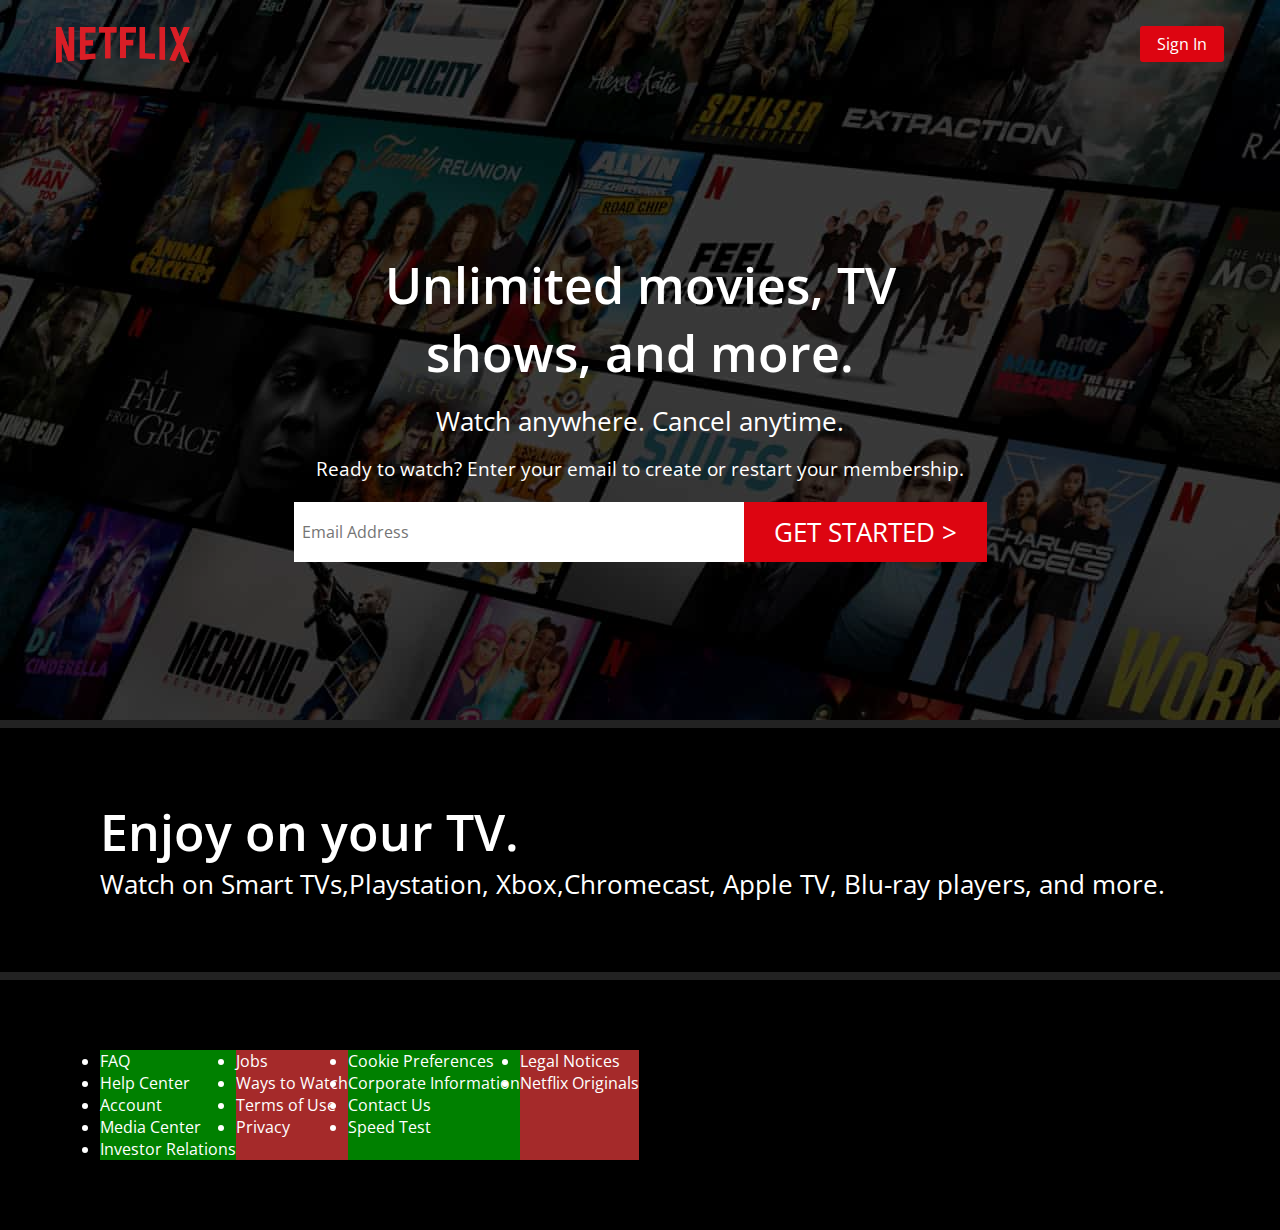
==== netflix-brunel-master/index.html @ 587c111e "put colour to see the containers so i can arrage them" ====
<!DOCTYPE html>
<html lang="en">

<head>
  <meta charset="UTF-8">
  <meta name="viewport" content="width=device-width, initial-scale=1.0">
  <title>Netflix Brunel - Watch TV Shows Online</title>
  <link rel="stylesheet" href="./style.css">
  <link rel="stylesheet" href="./responsive.css">
  <link rel="icon" href="./assets/favicon.png">
</head>

<body>

  <div class="banner-wrap">
    <div class="navbar">
      <div class="logo">
        <img src="./assets/logo.png" alt="Netflix Logo">
      </div>
      <a class="btn" href="https://www.netflix.com/ke-en/login" target="_blank">Sign In</a>
    </div>
    <div class="banner-container">
      <h1 class="">Unlimited movies, TV <br> shows, and more.</h1>
      <h2 class="">Watch anywhere. Cancel anytime.</h2>
      <h3 class="">Ready to watch? Enter your email to create or restart your membership.</h3>

      <form>
        <input type="text" placeholder="Email Address">
        <button>GET STARTED ></button>
      </form>
    </div>
  </div>

  <div class="info-container">
    <div class="info">
      <h1>Enjoy on your TV.</h1>
      <h2>Watch on Smart TVs,Playstation, Xbox,Chromecast, Apple TV, Blu-ray players, and more.
      </h2>
    </div>

    <div class="tv-container">
      <img src="https://assets.nflxext.com/ffe/siteui/acquisition/ourStory/fuji/desktop/tv.png" alt="">
      <div class="video">
        <video class="our-story-card-video" autoplay="" playsinline="" muted="" loop="">
          <source src="https://assets.nflxext.com/ffe/siteui/acquisition/ourStory/fuji/desktop/video-tv-0819.m4v"
            type="video/mp4">
        </video>
      </div>
    </div>
  </div>

  <div class="info-container1">
      <div class="info1">
        <ul>
          <li>FAQ</li>
          <li>Help Center</li>
          <li>Account</li>
          <li>Media Center</li>
          <li>Investor Relations</li>
        </ul>
      </div>

      <div class="info2">
        <ul>
          <li>Jobs</li>
          <li>Ways to Watch</li>
          <li>Terms of Use</li>
          <li>Privacy</li>
        </ul>
      </div>


      <div class="info3">
        <ul>
          <li>Cookie Preferences</li>
          <li>Corporate Information</li>
          <li>Contact Us</li>
          <li>Speed Test</li>
        </ul>
      </div>

      <div class="info4">
        <ul>
          <li>Legal Notices</li>
          <li>Netflix Originals</li>
        </ul>
      </div>

  </div>







  <!-- <a href="./about-us.html">About us</a> -->


</body>

</html>
---- netflix-brunel-master/style.css ----
@import url('https://fonts.googleapis.com/css2?family=Open+Sans:ital,wght@0,300;0,400;0,600;0,700;0,800;1,400&display=swap');

* {
    font-family: 'Open Sans', sans-serif;
    box-sizing: border-box;
    margin: 0;
    padding: 0;
    color: white;
    font-size: 16px;
    text-decoration: none;

}
.banner-wrap {
    background: url(./assets/bgimage.jpg) 0 0 no-repeat;
    padding: 0;
    margin: 0;
    height: 80vh;
    position: relative;
    z-index: 1;
}

.banner-wrap::after{
 position: absolute;
 height: 100%;
 width: 100%;
 top: 0;
 left: 0;
 content: '';
 background-color: rgba(0, 0, 0, 0.7);
 z-index: -1;
}

.banner-wrap .navbar .logo img{
    height: 43px;
    padding-top: 7px;
}

.navbar {
    display: flex;
    justify-content: space-between;
    padding: 20px 56px 0px 56px;
    align-items: center;
}

.banner-container {
    display: flex;
    flex-direction: column;
    align-items: center;
    justify-content: center;
    height: calc(100% - 43px)
}

.banner-container h1 {
    font-size: 3.125rem;
    font-weight: 600;
    text-align: center;
}



.banner-container h2 {
    font-size: 1.625rem;
    font-weight: 400;
    text-align: center;
    margin: 16px 155px 16px 155px;
}
h1 {
    font-size: 3.125rem;
    font-weight: 600;
}
h2 {
    font-size: 1.625rem;
    font-weight: 400;
}
.banner-container h3 {
    padding-top: 
    padding-bottom: 20px;
    font-size: 1.2rem;
    font-weight: 400;
    text-align: center;
    padding: 0px 47.5px 20px 47.5px;
}

.banner-container form {
    display: flex;

}

.banner-container input {
    height: 60px;
    width: 450px;
    border: none;
    color: #8c8c8c;
    padding-left: 8px;
}

.banner-container button {
    border: none;
    padding: .7rem 30px;
    background-color: #dd0511;
    font-size: 26px;
}

.btn { 
    background-color: #dd0511;
    border-radius: 3px;
    padding: 7px 17px;
}

.info-container {
    display: flex;
    background: black;
    align-items: center;
    padding: 70px 100px;
    border-top: 8px solid #222;
}

.tv-container {
    position: relative;
    display: flex;
    align-items: center;
    justify-content: center;
}
.tv-container img {
    z-index: 1;
}
.video {
    position: absolute;
    top: 20%;
}


.info-container1 {
    display: flex;
    background:black; 
    
    padding: 70px 100px;
    border-top: 8px solid #222;
}

.info1{
    background: green;
}

.info2{
    background: brown;
}

.info3{
    background: green;
}

.info4{
    background: brown;
}
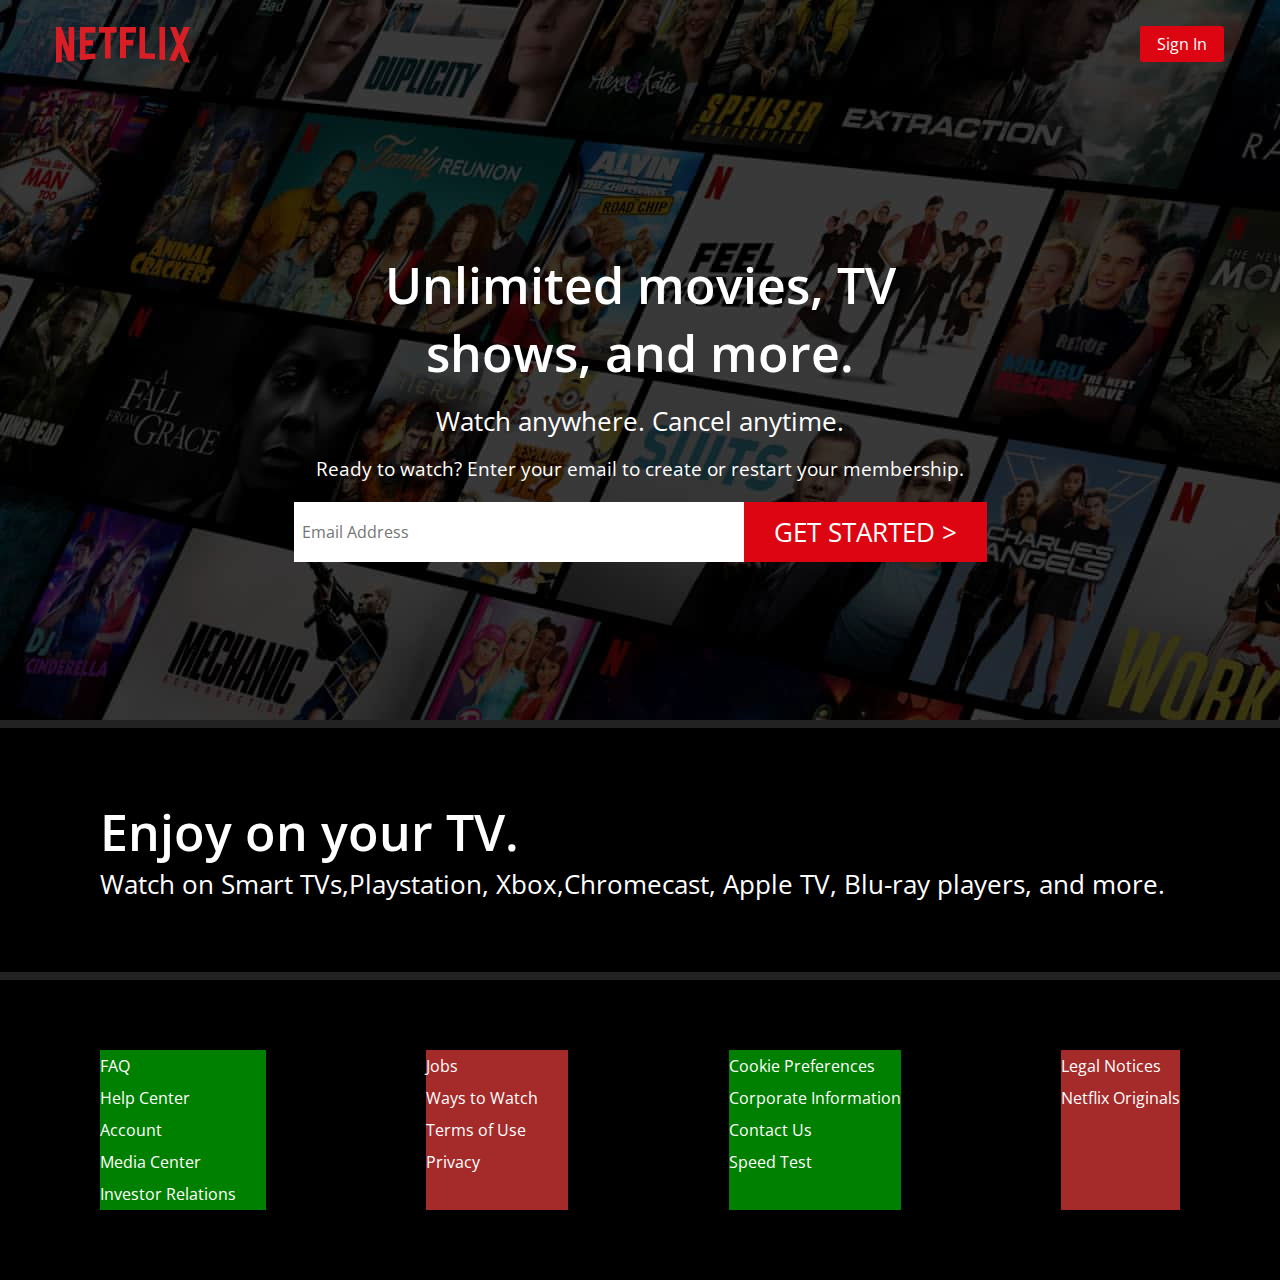
==== commit 994dacac: "added new section but new to work on it" ====
--- a/netflix-brunel-master/index.html
+++ b/netflix-brunel-master/index.html
@@ -89,6 +89,9 @@
   </div>
 
 
+  
+
+
 
 
 
--- a/netflix-brunel-master/style.css
+++ b/netflix-brunel-master/style.css
@@ -133,17 +133,32 @@
 .info-container1 {
     display: flex;
     background:black; 
-    
+    justify-content: space-between;
     padding: 70px 100px;
     border-top: 8px solid #222;
+
+    font-size: 18px;
+    line-height: 32px;
+    font
+  
 }
+
+.info-container1 ul {
+    list-style-type: none;
+}
+
+
 
 .info1{
     background: green;
+    padding: 0 30px 0 0;
+  
 }
+
 
 .info2{
     background: brown;
+    padding: 0 30px 0 0;
 }
 
 .info3{
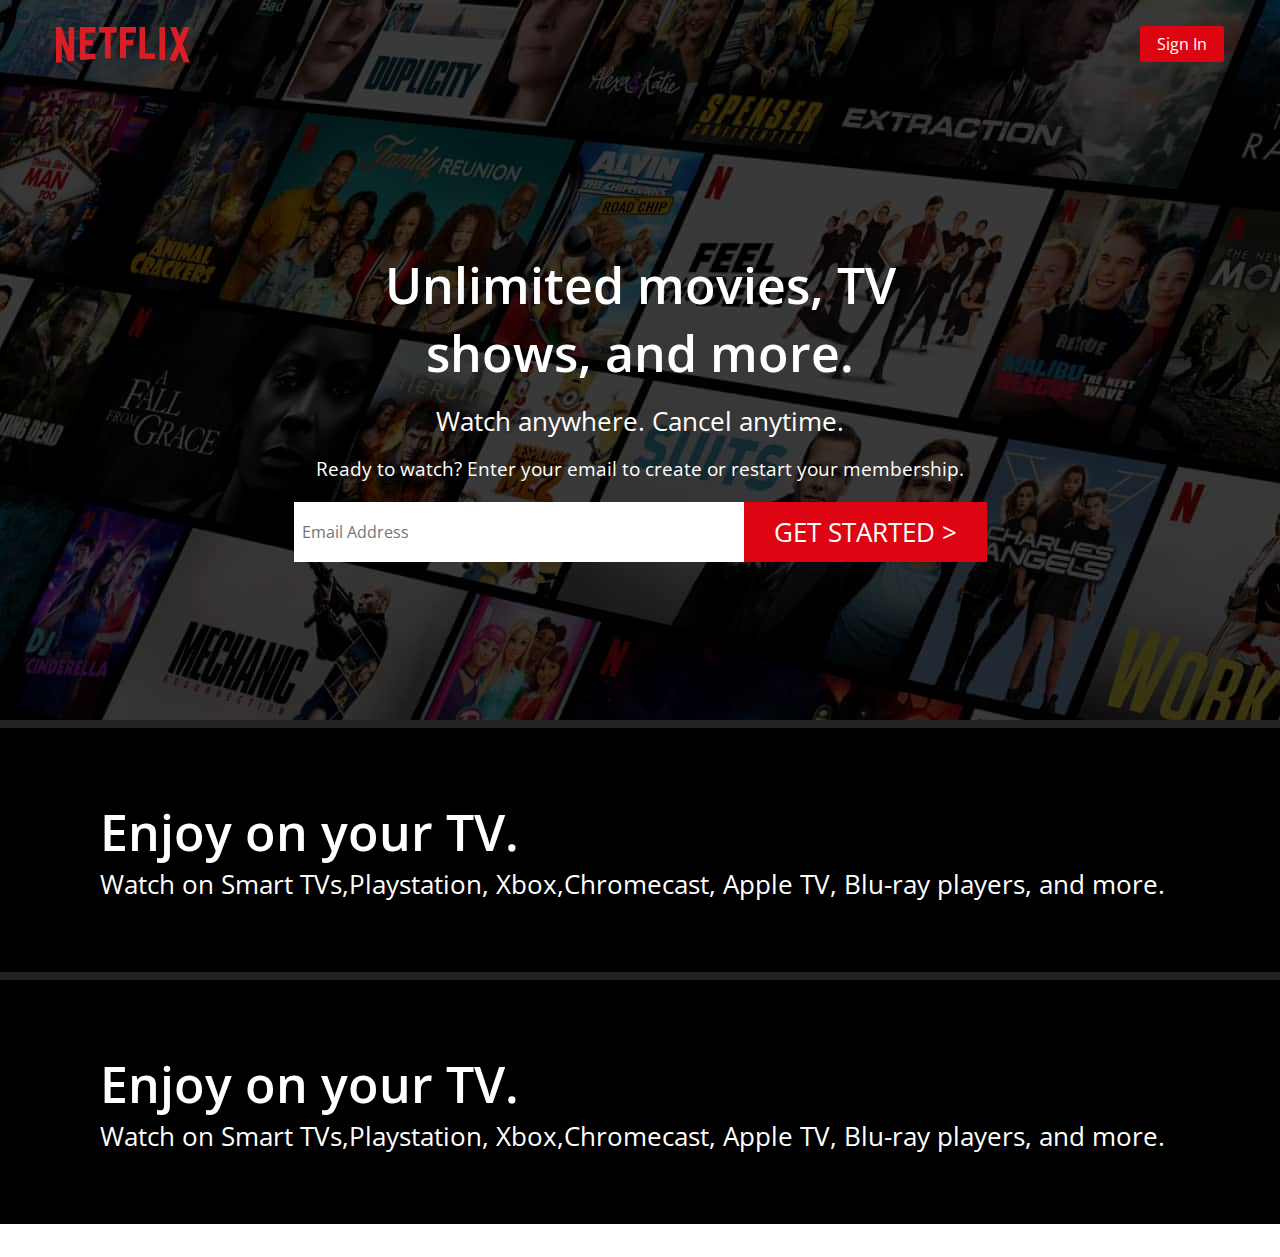
==== commit 407ca640: "cleared the code for last container just fixing it using container i uised before sucessfully" ====
--- a/netflix-brunel-master/index.html
+++ b/netflix-brunel-master/index.html
@@ -49,45 +49,28 @@
     </div>
   </div>
 
-  <div class="info-container1">
-      <div class="info1">
-        <ul>
-          <li>FAQ</li>
-          <li>Help Center</li>
-          <li>Account</li>
-          <li>Media Center</li>
-          <li>Investor Relations</li>
-        </ul>
-      </div>
-
-      <div class="info2">
-        <ul>
-          <li>Jobs</li>
-          <li>Ways to Watch</li>
-          <li>Terms of Use</li>
-          <li>Privacy</li>
-        </ul>
-      </div>
 
 
-      <div class="info3">
-        <ul>
-          <li>Cookie Preferences</li>
-          <li>Corporate Information</li>
-          <li>Contact Us</li>
-          <li>Speed Test</li>
-        </ul>
+
+  <div class="info-container">
+    <div class="info">
+      <h1>Enjoy on your TV.</h1>
+      <h2>Watch on Smart TVs,Playstation, Xbox,Chromecast, Apple TV, Blu-ray players, and more.
+      </h2>
+    </div>
+  
+    <div class="tv-container">
+      <img src="https://assets.nflxext.com/ffe/siteui/acquisition/ourStory/fuji/desktop/tv.png" alt="">
+      <div class="video">
+        <video class="our-story-card-video" autoplay="" playsinline="" muted="" loop="">
+          <source src="https://assets.nflxext.com/ffe/siteui/acquisition/ourStory/fuji/desktop/video-tv-0819.m4v"
+            type="video/mp4">
+        </video>
       </div>
-
-      <div class="info4">
-        <ul>
-          <li>Legal Notices</li>
-          <li>Netflix Originals</li>
-        </ul>
-      </div>
-
+    </div>
   </div>
 
+ 
 
   
 
@@ -102,4 +85,44 @@
 
 </body>
 
-</html>+</html>
+
+
+<!-- <div class="info-container1">
+  <div class="info1">
+    <ul>
+      <li>FAQ</li>
+      <li>Help Center</li>
+      <li>Account</li>
+      <li>Media Center</li>
+      <li>Investor Relations</li>
+    </ul>
+  </div>
+
+  <div class="info2">
+    <ul>
+      <li>Jobs</li>
+      <li>Ways to Watch</li>
+      <li>Terms of Use</li>
+      <li>Privacy</li>
+    </ul>
+  </div>
+
+
+  <div class="info3">
+    <ul>
+      <li>Cookie Preferences</li>
+      <li>Corporate Information</li>
+      <li>Contact Us</li>
+      <li>Speed Test</li>
+    </ul>
+  </div>
+
+  <div class="info4">
+    <ul>
+      <li>Legal Notices</li>
+      <li>Netflix Originals</li>
+    </ul>
+  </div>
+
+</div> -->--- a/netflix-brunel-master/style.css
+++ b/netflix-brunel-master/style.css
@@ -130,42 +130,3 @@
 }
 
 
-.info-container1 {
-    display: flex;
-    background:black; 
-    justify-content: space-between;
-    padding: 70px 100px;
-    border-top: 8px solid #222;
-
-    font-size: 18px;
-    line-height: 32px;
-    font
-  
-}
-
-.info-container1 ul {
-    list-style-type: none;
-}
-
-
-
-.info1{
-    background: green;
-    padding: 0 30px 0 0;
-  
-}
-
-
-.info2{
-    background: brown;
-    padding: 0 30px 0 0;
-}
-
-.info3{
-    background: green;
-}
-
-.info4{
-    background: brown;
-}
-
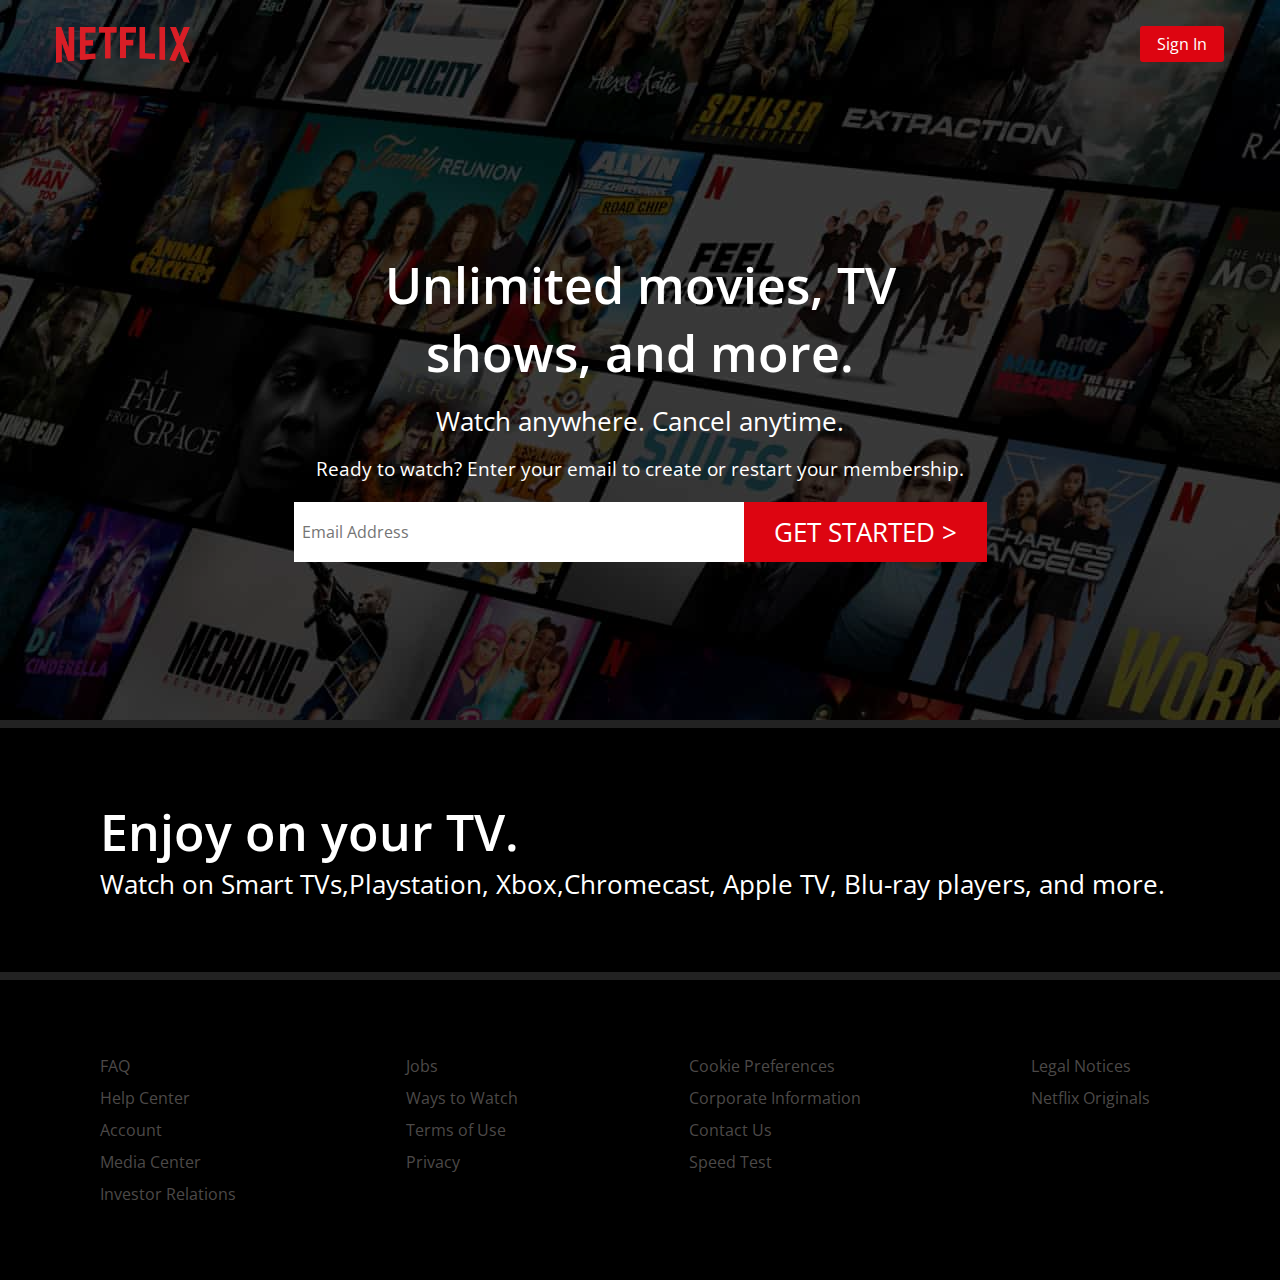
==== commit 59c075f2: "finished the footer" ====
--- a/netflix-brunel-master/index.html
+++ b/netflix-brunel-master/index.html
@@ -49,27 +49,6 @@
     </div>
   </div>
 
-
-
-
-  <div class="info-container">
-    <div class="info">
-      <h1>Enjoy on your TV.</h1>
-      <h2>Watch on Smart TVs,Playstation, Xbox,Chromecast, Apple TV, Blu-ray players, and more.
-      </h2>
-    </div>
-  
-    <div class="tv-container">
-      <img src="https://assets.nflxext.com/ffe/siteui/acquisition/ourStory/fuji/desktop/tv.png" alt="">
-      <div class="video">
-        <video class="our-story-card-video" autoplay="" playsinline="" muted="" loop="">
-          <source src="https://assets.nflxext.com/ffe/siteui/acquisition/ourStory/fuji/desktop/video-tv-0819.m4v"
-            type="video/mp4">
-        </video>
-      </div>
-    </div>
-  </div>
-
  
 
   
@@ -88,41 +67,41 @@
 </html>
 
 
-<!-- <div class="info-container1">
-  <div class="info1">
-    <ul>
-      <li>FAQ</li>
-      <li>Help Center</li>
-      <li>Account</li>
-      <li>Media Center</li>
-      <li>Investor Relations</li>
-    </ul>
-  </div>
+ <div class="info-container1">
+      <div class="info1">
+        <ul>
+          <li><a href="#" class="listc">FAQ</a></li>
+          <li><a href="#" class="listc">Help Center</a></li>
+          <li><a href="#" class="listc">Account</a></li>
+          <li><a href="#" class="listc">Media Center</a></li>
+          <li><a href="#" class="listc">Investor Relations</a></li>
+        </ul>
+      </div>
 
-  <div class="info2">
-    <ul>
-      <li>Jobs</li>
-      <li>Ways to Watch</li>
-      <li>Terms of Use</li>
-      <li>Privacy</li>
-    </ul>
-  </div>
+      <div class="info2">
+        <ul>
+          <li><a href="#" class="listc">Jobs</a></li>
+          <li><a href="#" class="listc">Ways to Watch</a></li>
+          <li><a href="#" class="listc">Terms of Use</a></li>
+          <li><a href="#" class="listc">Privacy</a></li>
+        </ul>
+      </div>
 
 
-  <div class="info3">
-    <ul>
-      <li>Cookie Preferences</li>
-      <li>Corporate Information</li>
-      <li>Contact Us</li>
-      <li>Speed Test</li>
-    </ul>
+      <div class="info3">
+        <ul>
+          <li><a href="#" class="listc">Cookie Preferences</a> </li>
+          <li><a href="#" class="listc">Corporate Information</a></li>
+          <li><a href="#" class="listc">Contact Us</a></li>
+          <li><a href="#" class="listc">Speed Test</a></li>
+        </ul>
+      </div>
+
+      <div class="info4">
+        <ul>
+          <li><a href="#" class="listc" >Legal Notices</a></li>
+          <li><a href="#"  class="listc">Netflix Originals</a></li>
+        </ul>
+      </div>
+
   </div>
-
-  <div class="info4">
-    <ul>
-      <li>Legal Notices</li>
-      <li>Netflix Originals</li>
-    </ul>
-  </div>
-
-</div> -->--- a/netflix-brunel-master/style.css
+++ b/netflix-brunel-master/style.css
@@ -130,3 +130,48 @@
 }
 
 
+.info-container1 {
+    display: flex;
+    background:black; 
+    justify-content: space-between;
+    padding: 70px 100px;
+    border-top: 8px solid #222;
+
+    font-size: 18px;
+    line-height: 32px;
+  
+  
+}
+
+.info-container1 ul {
+    list-style-type: none;
+}
+
+
+
+.info1{
+
+    padding: 0 30px 0 0;
+  
+}
+
+
+.info2{
+
+    padding: 0 30px 0 0;
+}
+
+.info3{
+
+    padding: 0 30px 0 0;
+}
+
+.info4{
+
+    padding: 0 30px 0 0;
+}
+
+.listc{
+    color: #4c4948;
+}
+
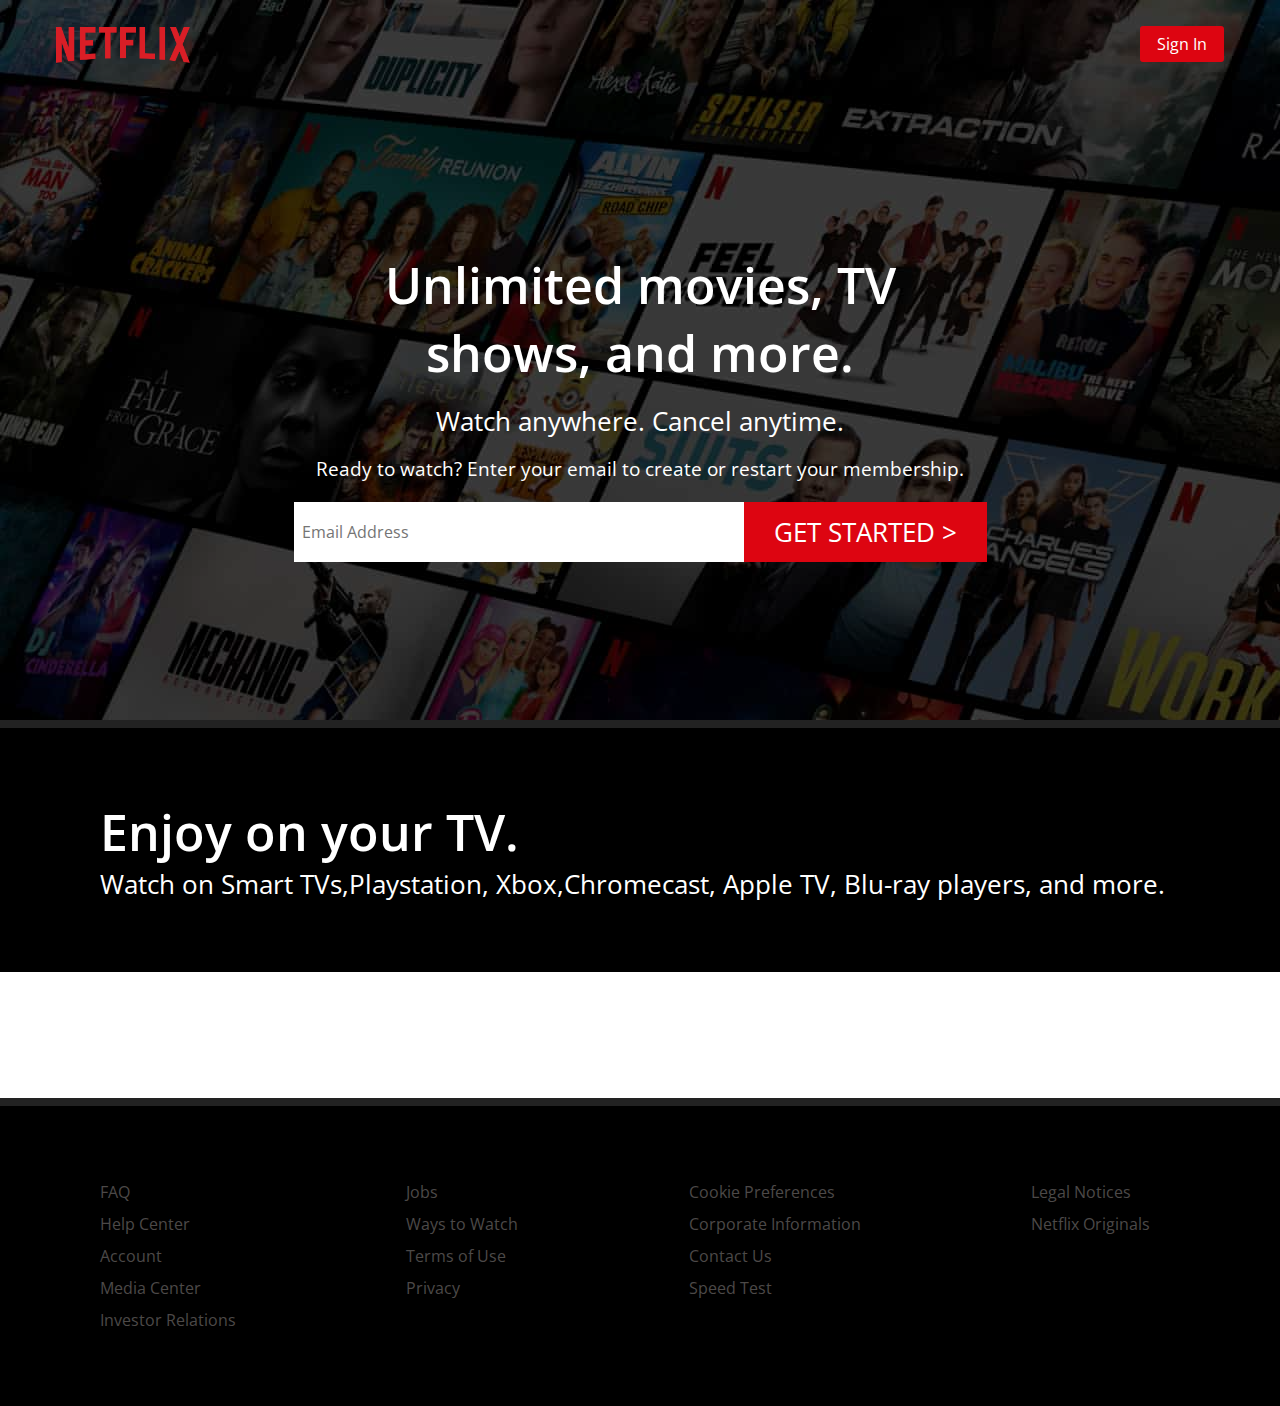
==== commit 76dfb6d6: "moved to body" ====
--- a/netflix-brunel-master/index.html
+++ b/netflix-brunel-master/index.html
@@ -49,7 +49,63 @@
     </div>
   </div>
 
- 
+  <div class="info-container2">
+    <div class="info2">
+      <h1>Enjoy on your TV.</h1>
+      <h2>Watch on Smart TVs,Playstation, Xbox,Chromecast, Apple TV, Blu-ray players, and more.
+      </h2>
+    </div>
+  
+    <div class="tv-container2">
+      <img src="https://assets.nflxext.com/ffe/siteui/acquisition/ourStory/fuji/desktop/tv.png" alt="">
+      <div class="video">
+        <video class="our-story-card-video" autoplay="" playsinline="" muted="" loop="">
+          <source src="https://assets.nflxext.com/ffe/siteui/acquisition/ourStory/fuji/desktop/video-tv-0819.m4v"
+            type="video/mp4">
+        </video>
+      </div>
+    </div>
+  </div>
+
+
+  <div class="info-container1">
+    <div class="info1">
+      <ul>
+        <li><a href="#" class="listc">FAQ</a></li>
+        <li><a href="#" class="listc">Help Center</a></li>
+        <li><a href="#" class="listc">Account</a></li>
+        <li><a href="#" class="listc">Media Center</a></li>
+        <li><a href="#" class="listc">Investor Relations</a></li>
+      </ul>
+    </div>
+  
+    <div class="info2">
+      <ul>
+        <li><a href="#" class="listc">Jobs</a></li>
+        <li><a href="#" class="listc">Ways to Watch</a></li>
+        <li><a href="#" class="listc">Terms of Use</a></li>
+        <li><a href="#" class="listc">Privacy</a></li>
+      </ul>
+    </div>
+  
+  
+    <div class="info3">
+      <ul>
+        <li><a href="#" class="listc">Cookie Preferences</a> </li>
+        <li><a href="#" class="listc">Corporate Information</a></li>
+        <li><a href="#" class="listc">Contact Us</a></li>
+        <li><a href="#" class="listc">Speed Test</a></li>
+      </ul>
+    </div>
+  
+    <div class="info4">
+      <ul>
+        <li><a href="#" class="listc">Legal Notices</a></li>
+        <li><a href="#" class="listc">Netflix Originals</a></li>
+      </ul>
+    </div>
+  
+  </div>
 
   
 
@@ -66,42 +122,3 @@
 
 </html>
 
-
- <div class="info-container1">
-      <div class="info1">
-        <ul>
-          <li><a href="#" class="listc">FAQ</a></li>
-          <li><a href="#" class="listc">Help Center</a></li>
-          <li><a href="#" class="listc">Account</a></li>
-          <li><a href="#" class="listc">Media Center</a></li>
-          <li><a href="#" class="listc">Investor Relations</a></li>
-        </ul>
-      </div>
-
-      <div class="info2">
-        <ul>
-          <li><a href="#" class="listc">Jobs</a></li>
-          <li><a href="#" class="listc">Ways to Watch</a></li>
-          <li><a href="#" class="listc">Terms of Use</a></li>
-          <li><a href="#" class="listc">Privacy</a></li>
-        </ul>
-      </div>
-
-
-      <div class="info3">
-        <ul>
-          <li><a href="#" class="listc">Cookie Preferences</a> </li>
-          <li><a href="#" class="listc">Corporate Information</a></li>
-          <li><a href="#" class="listc">Contact Us</a></li>
-          <li><a href="#" class="listc">Speed Test</a></li>
-        </ul>
-      </div>
-
-      <div class="info4">
-        <ul>
-          <li><a href="#" class="listc" >Legal Notices</a></li>
-          <li><a href="#"  class="listc">Netflix Originals</a></li>
-        </ul>
-      </div>
-
-  </div>
--- a/netflix-brunel-master/style.css
+++ b/netflix-brunel-master/style.css
@@ -150,9 +150,7 @@
 
 
 .info1{
-
     padding: 0 30px 0 0;
-  
 }
 
 
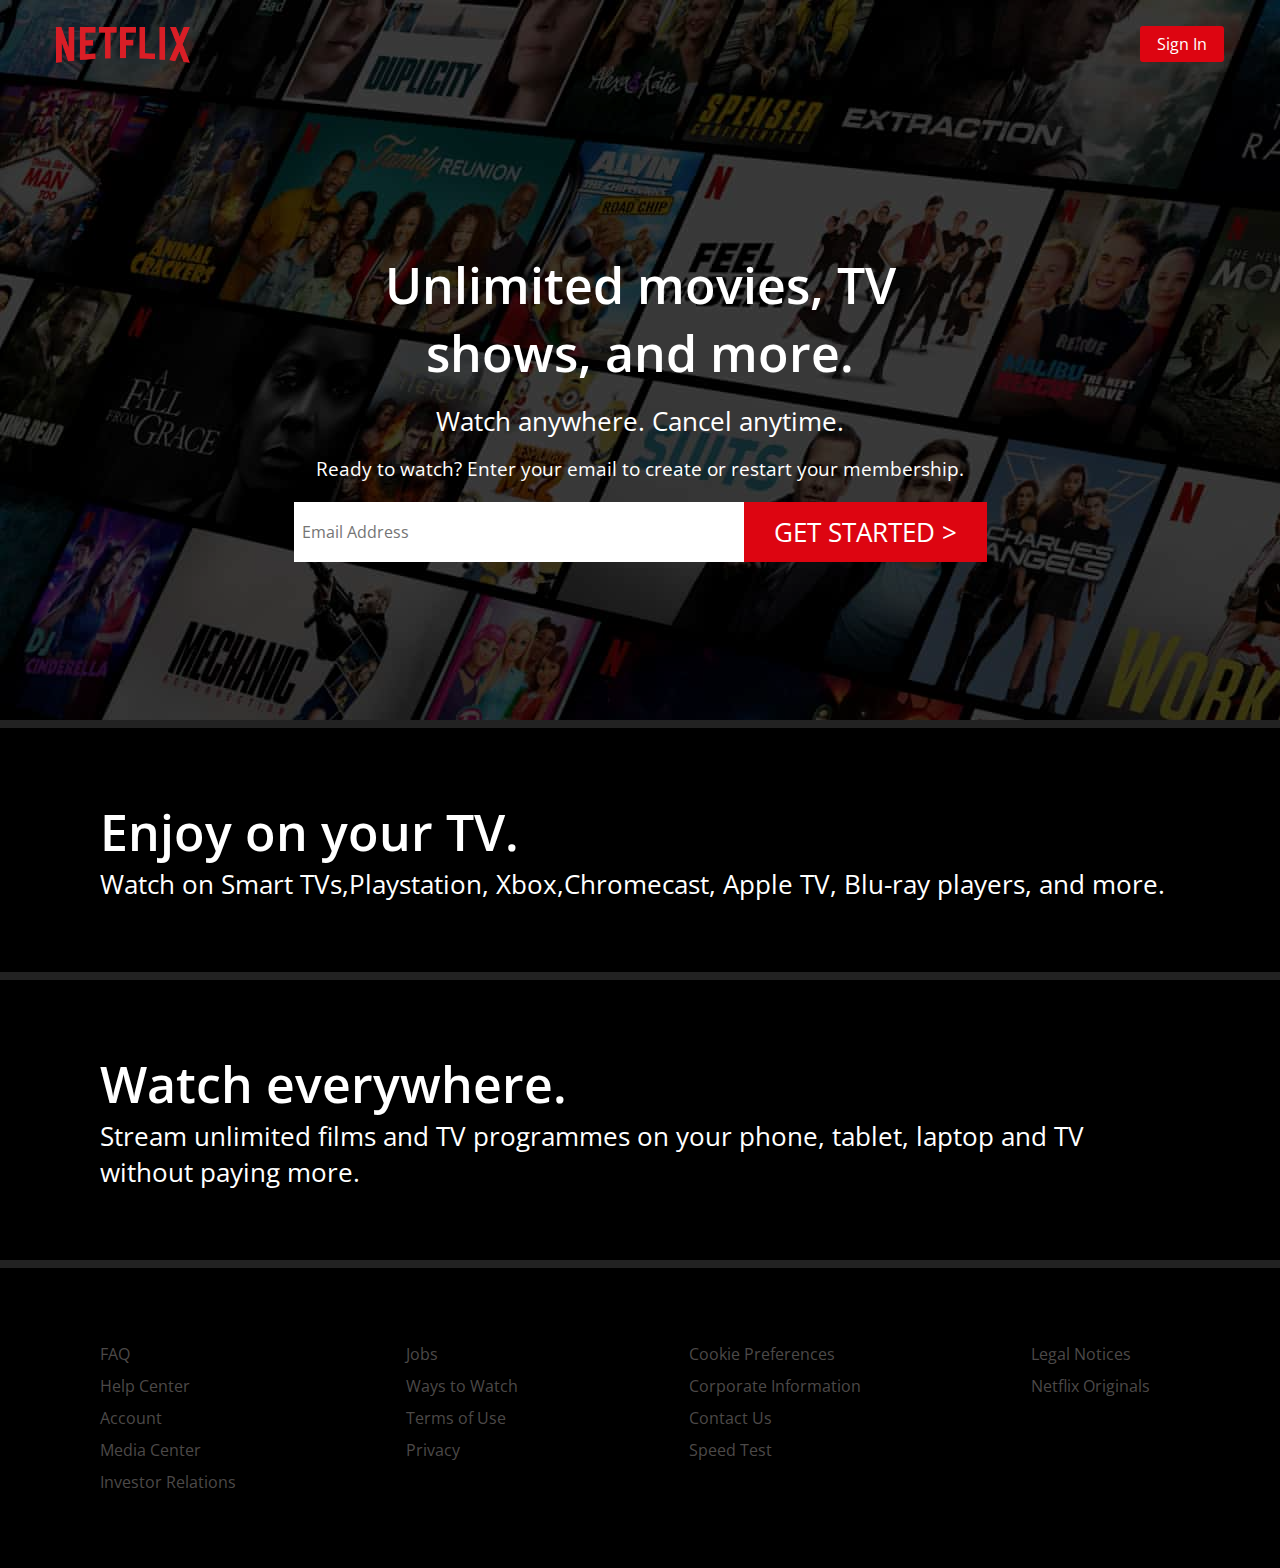
==== commit 667be519: "created new container for watch everyehwere" ====
--- a/netflix-brunel-master/index.html
+++ b/netflix-brunel-master/index.html
@@ -49,10 +49,10 @@
     </div>
   </div>
 
-  <div class="info-container2">
-    <div class="info2">
-      <h1>Enjoy on your TV.</h1>
-      <h2>Watch on Smart TVs,Playstation, Xbox,Chromecast, Apple TV, Blu-ray players, and more.
+  <div class="info-container">
+    <div class="info">
+      <h1>Watch everywhere.</h1>
+      <h2>Stream unlimited films and TV programmes on your phone, tablet, laptop and TV without paying more.
       </h2>
     </div>
   
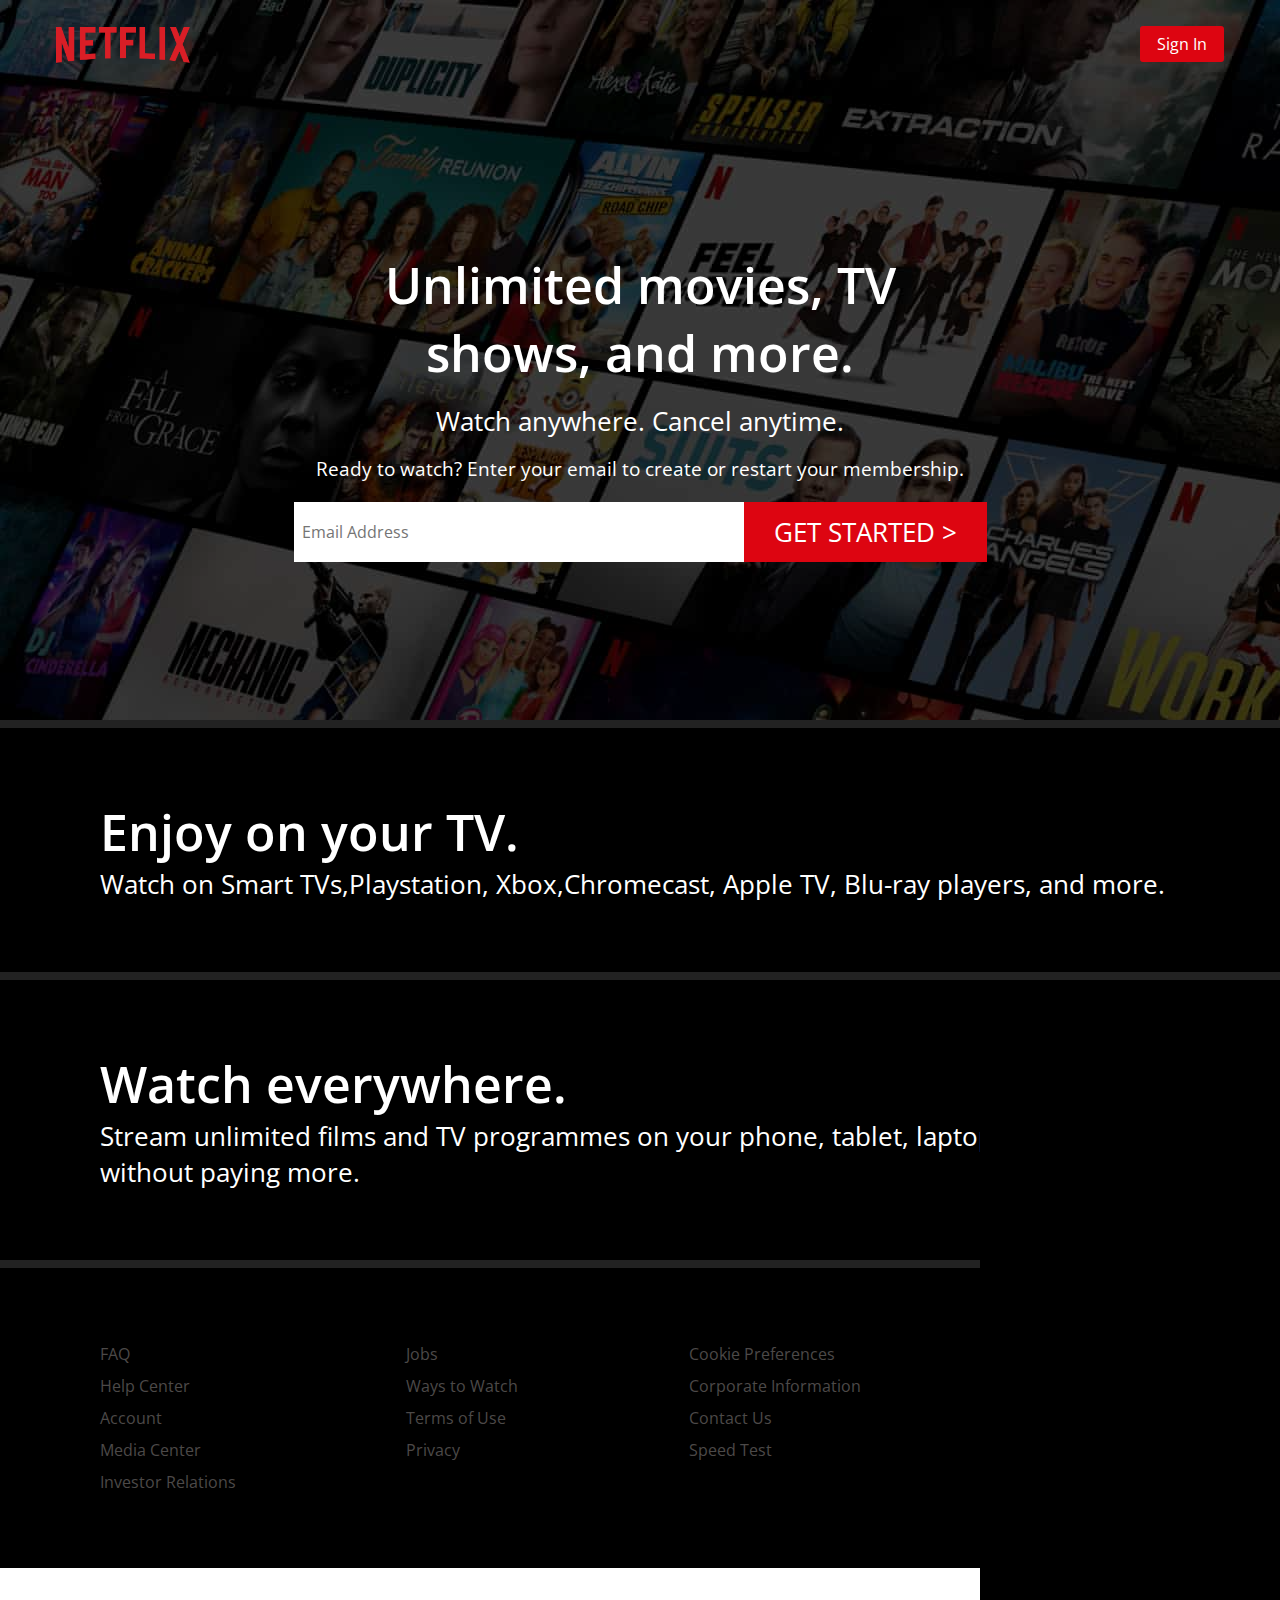
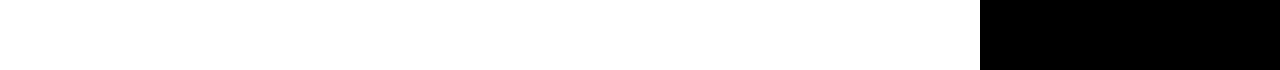
==== commit c00f4851: "aligned img to screen" ====
--- a/netflix-brunel-master/index.html
+++ b/netflix-brunel-master/index.html
@@ -56,11 +56,11 @@
       </h2>
     </div>
   
-    <div class="tv-container2">
-      <img src="https://assets.nflxext.com/ffe/siteui/acquisition/ourStory/fuji/desktop/tv.png" alt="">
+    <div class="tv-container">
+      <img src="https://assets.nflxext.com/ffe/siteui/acquisition/ourStory/fuji/desktop/device-pile.png" alt="">
       <div class="video">
-        <video class="our-story-card-video" autoplay="" playsinline="" muted="" loop="">
-          <source src="https://assets.nflxext.com/ffe/siteui/acquisition/ourStory/fuji/desktop/video-tv-0819.m4v"
+        <video class="our-story-card-video1" autoplay="" playsinline="" muted="" loop="">
+          <source src="https://assets.nflxext.com/ffe/siteui/acquisition/ourStory/fuji/desktop/video-devices.m4v"
             type="video/mp4">
         </video>
       </div>
--- a/netflix-brunel-master/style.css
+++ b/netflix-brunel-master/style.css
@@ -139,8 +139,15 @@
 
     font-size: 18px;
     line-height: 32px;
-  
-  
+}
+
+
+.our-story-card-video1 {
+    display: flex;
+    background: black;
+    align-items: center; 
+    padding-bottom: 400px;
+    width: 400px;
 }
 
 .info-container1 ul {
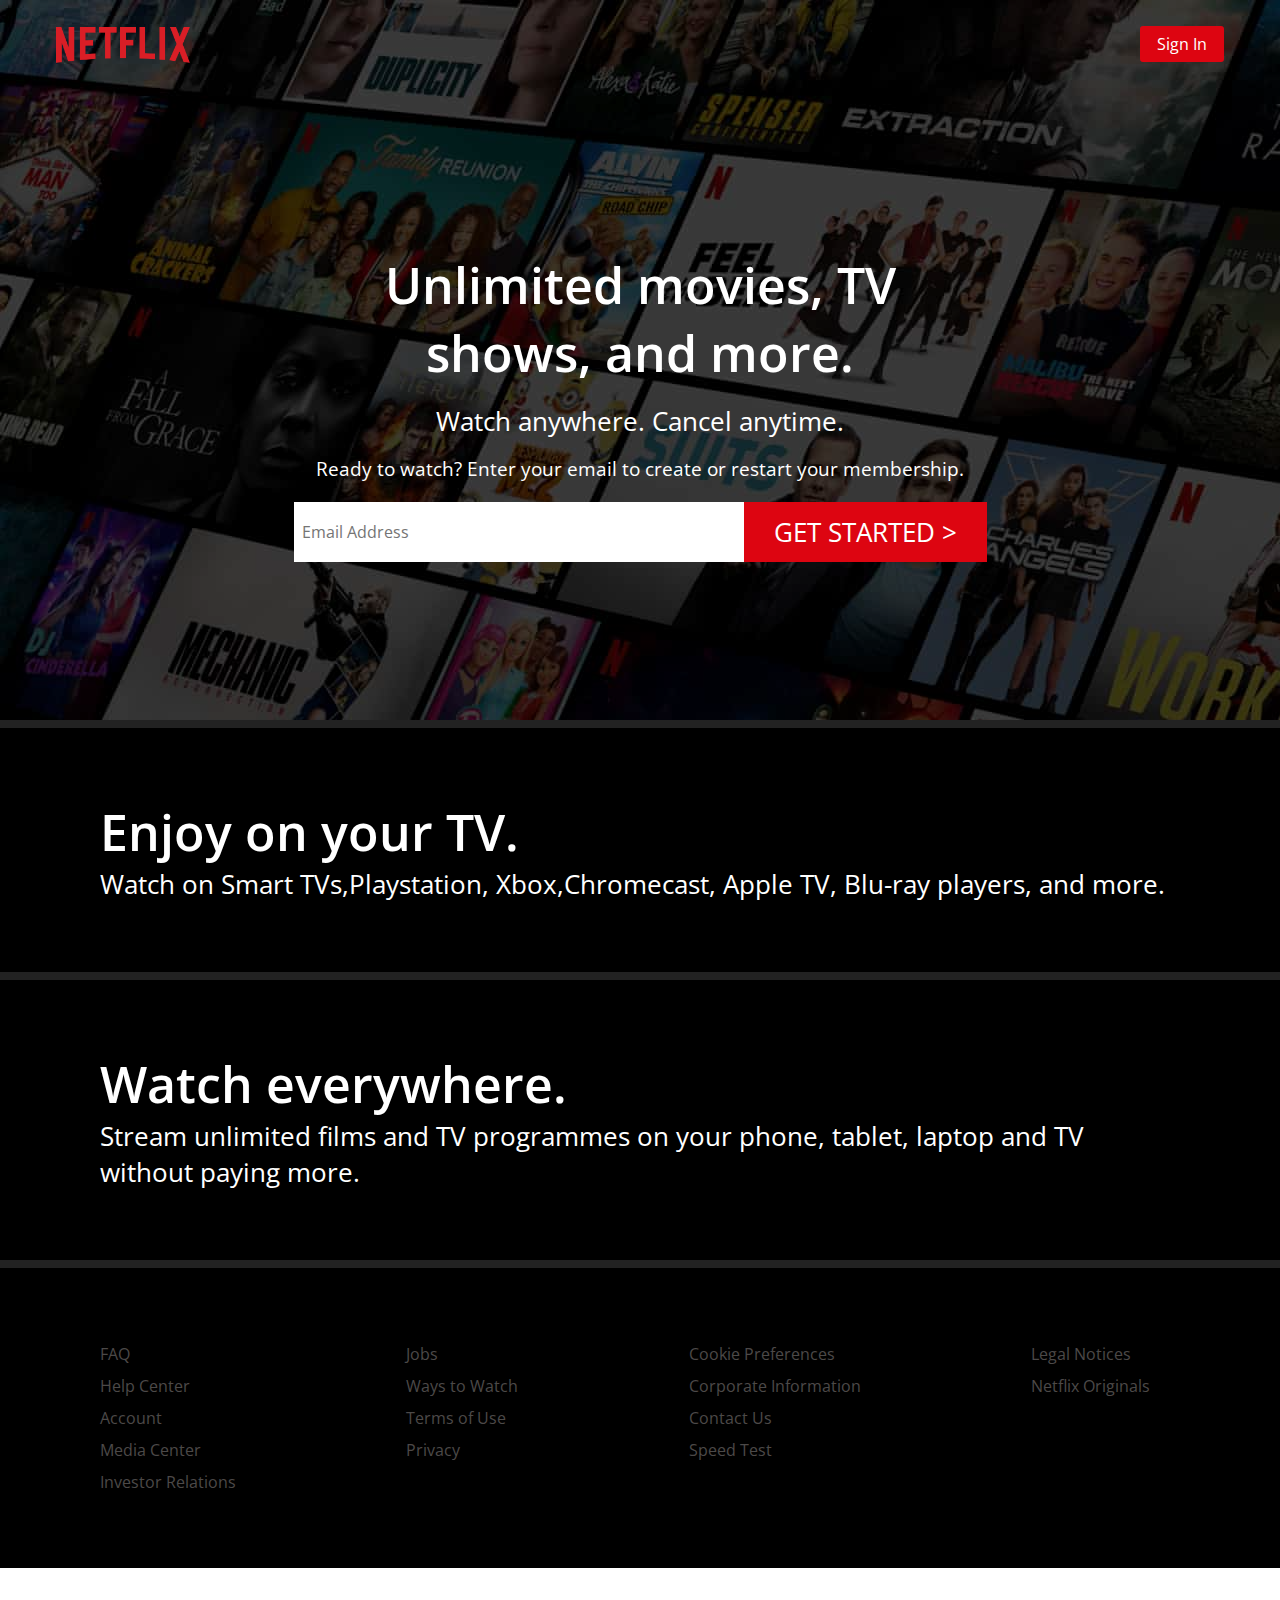
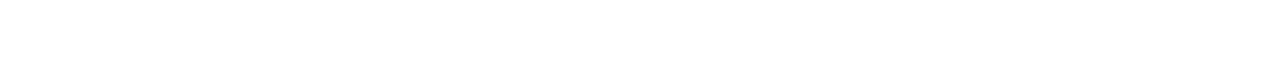
==== commit cfddd09f: "aligned the video animation accurately with the mac screen" ====
--- a/netflix-brunel-master/index.html
+++ b/netflix-brunel-master/index.html
@@ -58,7 +58,7 @@
   
     <div class="tv-container">
       <img src="https://assets.nflxext.com/ffe/siteui/acquisition/ourStory/fuji/desktop/device-pile.png" alt="">
-      <div class="video">
+      <div class="video1">
         <video class="our-story-card-video1" autoplay="" playsinline="" muted="" loop="">
           <source src="https://assets.nflxext.com/ffe/siteui/acquisition/ourStory/fuji/desktop/video-devices.m4v"
             type="video/mp4">
--- a/netflix-brunel-master/style.css
+++ b/netflix-brunel-master/style.css
@@ -73,7 +73,6 @@
     font-weight: 400;
 }
 .banner-container h3 {
-    padding-top: 
     padding-bottom: 20px;
     font-size: 1.2rem;
     font-weight: 400;
@@ -143,11 +142,15 @@
 
 
 .our-story-card-video1 {
-    display: flex;
-    background: black;
-    align-items: center; 
+    display: relative; 
+    top: 2px;
     padding-bottom: 400px;
     width: 400px;
+}
+.video1 {
+    position: absolute;
+    top: 10%;
+    left: 18%;
 }
 
 .info-container1 ul {
